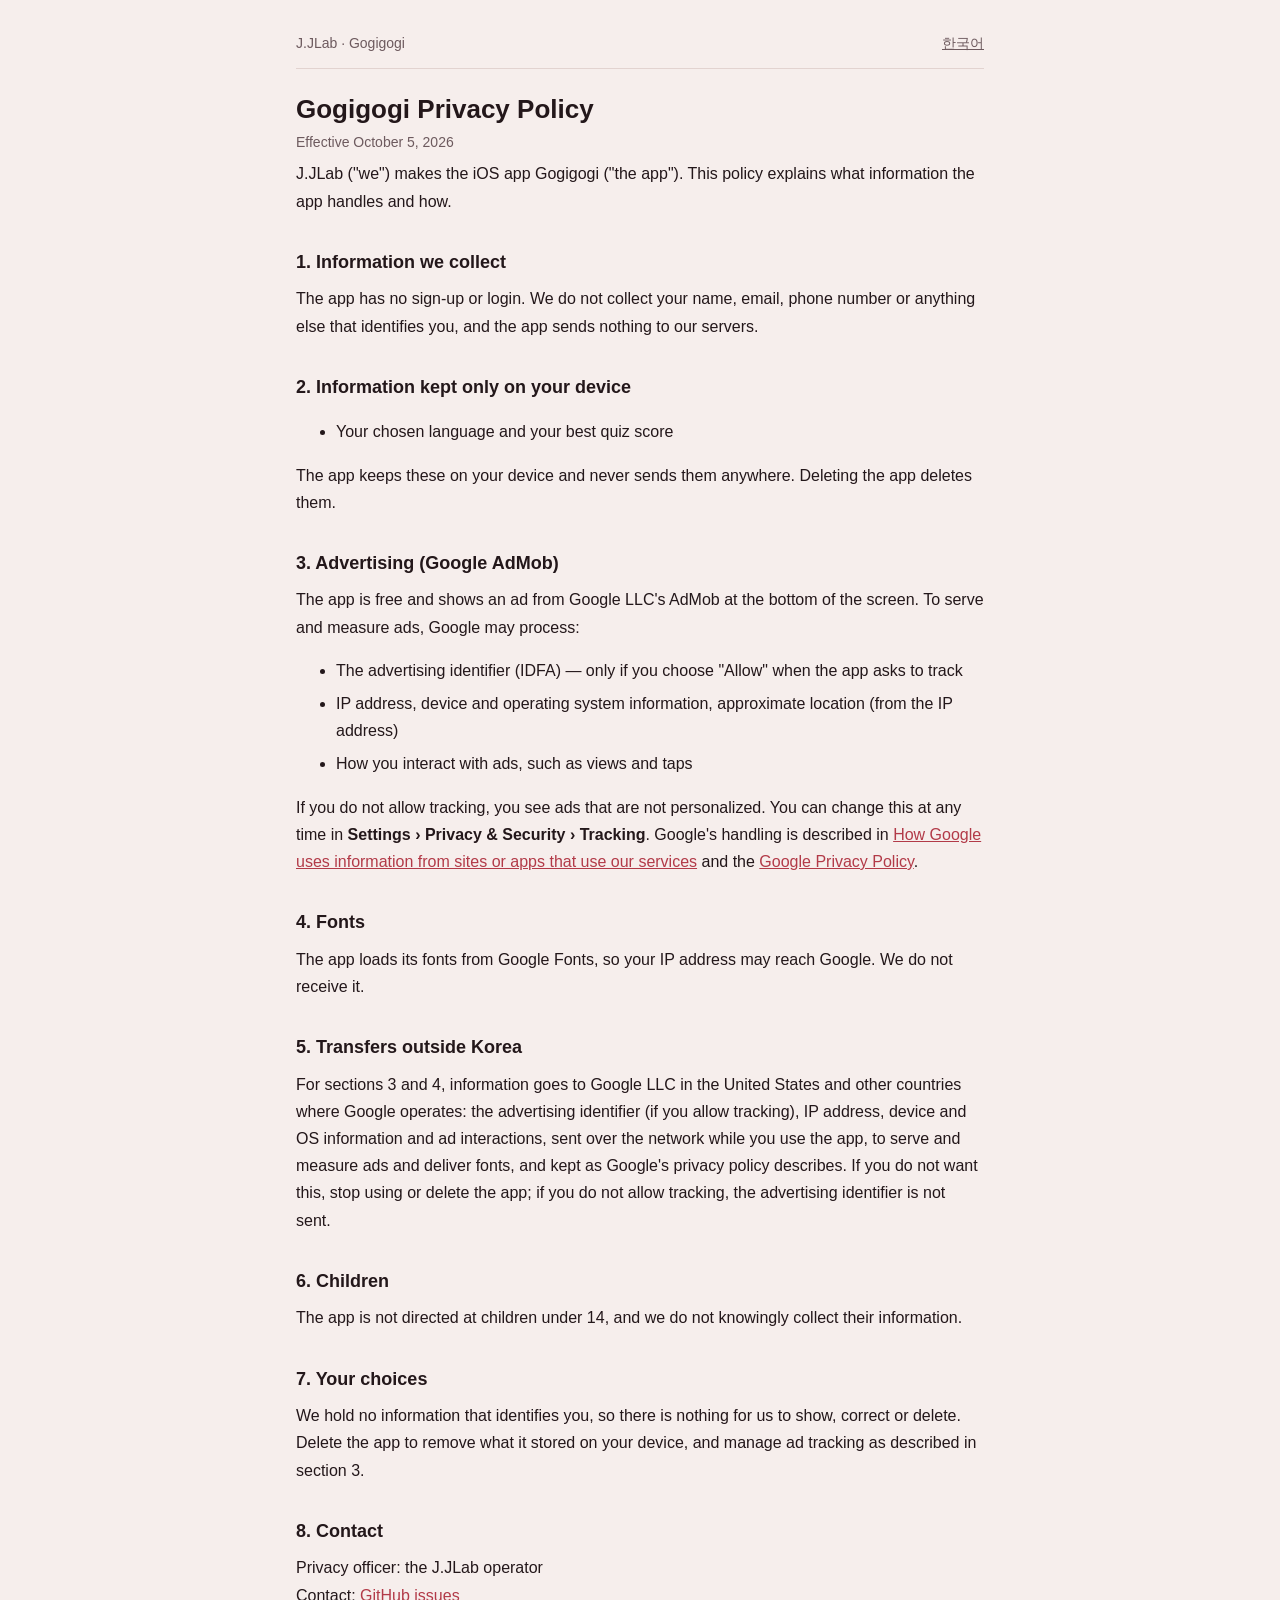
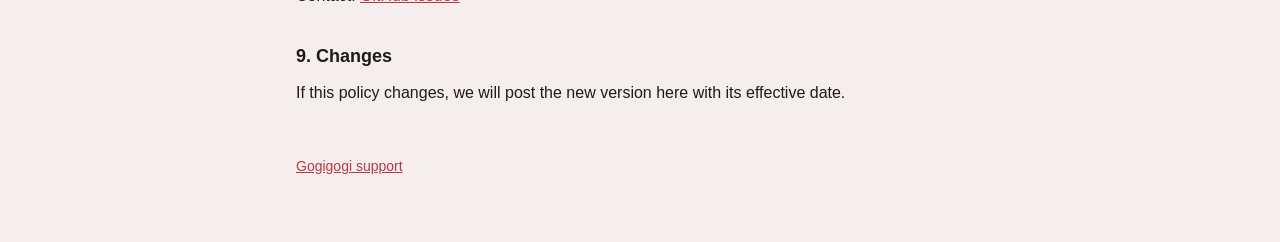
==== gogigogi/en/privacy/index.html @ 14a2d48d "Publish the Gogigogi privacy policy and support pages Co-Authored-By: Claude Opus 5.5 <noreply@anthr" ====
<!doctype html>
<html lang="en">
<head>
<meta charset="utf-8">
<meta name="viewport" content="width=device-width, initial-scale=1">
<title>Gogigogi Privacy Policy</title>
<link rel="stylesheet" href="../../../style.css">
</head>
<body>
<main>
<header>
  <p class="meta">J.JLab · Gogigogi</p>
  <a href="../../privacy/" hreflang="ko" lang="ko">한국어</a>
</header>
<h1>Gogigogi Privacy Policy</h1>
<p class="meta">Effective October 5, 2026</p>

<p>J.JLab ("we") makes the iOS app Gogigogi ("the app"). This policy explains what information the app handles and how.</p>

<h2>1. Information we collect</h2>
<p>The app has no sign-up or login. We do not collect your name, email, phone number or anything else that identifies you, and the app sends nothing to our servers.</p>

<h2>2. Information kept only on your device</h2>
<ul>
  <li>Your chosen language and your best quiz score</li>
</ul>
<p>The app keeps these on your device and never sends them anywhere. Deleting the app deletes them.</p>

<h2>3. Advertising (Google AdMob)</h2>
<p>The app is free and shows an ad from Google LLC's AdMob at the bottom of the screen. To serve and measure ads, Google may process:</p>
<ul>
  <li>The advertising identifier (IDFA) — only if you choose "Allow" when the app asks to track</li>
  <li>IP address, device and operating system information, approximate location (from the IP address)</li>
  <li>How you interact with ads, such as views and taps</li>
</ul>
<p>If you do not allow tracking, you see ads that are not personalized. You can change this at any time in <b>Settings › Privacy &amp; Security › Tracking</b>. Google's handling is described in <a href="https://policies.google.com/technologies/partner-sites">How Google uses information from sites or apps that use our services</a> and the <a href="https://policies.google.com/privacy">Google Privacy Policy</a>.</p>

<h2>4. Fonts</h2>
<p>The app loads its fonts from Google Fonts, so your IP address may reach Google. We do not receive it.</p>

<h2>5. Transfers outside Korea</h2>
<p>For sections 3 and 4, information goes to Google LLC in the United States and other countries where Google operates: the advertising identifier (if you allow tracking), IP address, device and OS information and ad interactions, sent over the network while you use the app, to serve and measure ads and deliver fonts, and kept as Google's privacy policy describes. If you do not want this, stop using or delete the app; if you do not allow tracking, the advertising identifier is not sent.</p>

<h2>6. Children</h2>
<p>The app is not directed at children under 14, and we do not knowingly collect their information.</p>

<h2>7. Your choices</h2>
<p>We hold no information that identifies you, so there is nothing for us to show, correct or delete. Delete the app to remove what it stored on your device, and manage ad tracking as described in section 3.</p>

<h2>8. Contact</h2>
<p>Privacy officer: the J.JLab operator<br>
Contact: <a href="https://github.com/J-JLab/J-JLab.github.io/issues">GitHub issues</a></p>

<h2>9. Changes</h2>
<p>If this policy changes, we will post the new version here with its effective date.</p>

<footer><a href="../support/">Gogigogi support</a></footer>
</main>
</body>
</html>
---- style.css ----
:root {
  --bg: #f6eeec;
  --ink: #23171a;
  --muted: #6d5a5e;
  --accent: #b23a48;
  --line: #e2d3d0;
  color-scheme: light dark;
}
@media (prefers-color-scheme: dark) {
  :root { --bg: #170e10; --ink: #f3e9e7; --muted: #b9a5a8; --accent: #ef7a86; --line: #3a2a2e; }
}
* { box-sizing: border-box; }
body {
  margin: 0;
  background: var(--bg);
  color: var(--ink);
  font: 16px/1.7 -apple-system, BlinkMacSystemFont, 'Apple SD Gothic Neo', 'Noto Sans KR', 'Segoe UI', sans-serif;
  word-break: keep-all;
  overflow-wrap: anywhere;
}
main { max-width: 720px; margin: 0 auto; padding: 32px 16px 64px; }
header { display: flex; justify-content: space-between; align-items: baseline; gap: 12px; border-bottom: 1px solid var(--line); padding-bottom: 12px; margin-bottom: 24px; }
header a { color: var(--muted); font-size: 14px; }
h1 { font-size: 26px; line-height: 1.3; margin: 0 0 4px; }
h2 { font-size: 18px; margin: 32px 0 8px; }
p, li { margin: 6px 0; }
a { color: var(--accent); }
.meta { color: var(--muted); font-size: 14px; margin: 0; }
table { width: 100%; border-collapse: collapse; font-size: 15px; }
th, td { text-align: left; vertical-align: top; border-top: 1px solid var(--line); padding: 8px 8px 8px 0; }
th { width: 30%; color: var(--muted); font-weight: 600; }
footer { margin-top: 48px; color: var(--muted); font-size: 14px; }
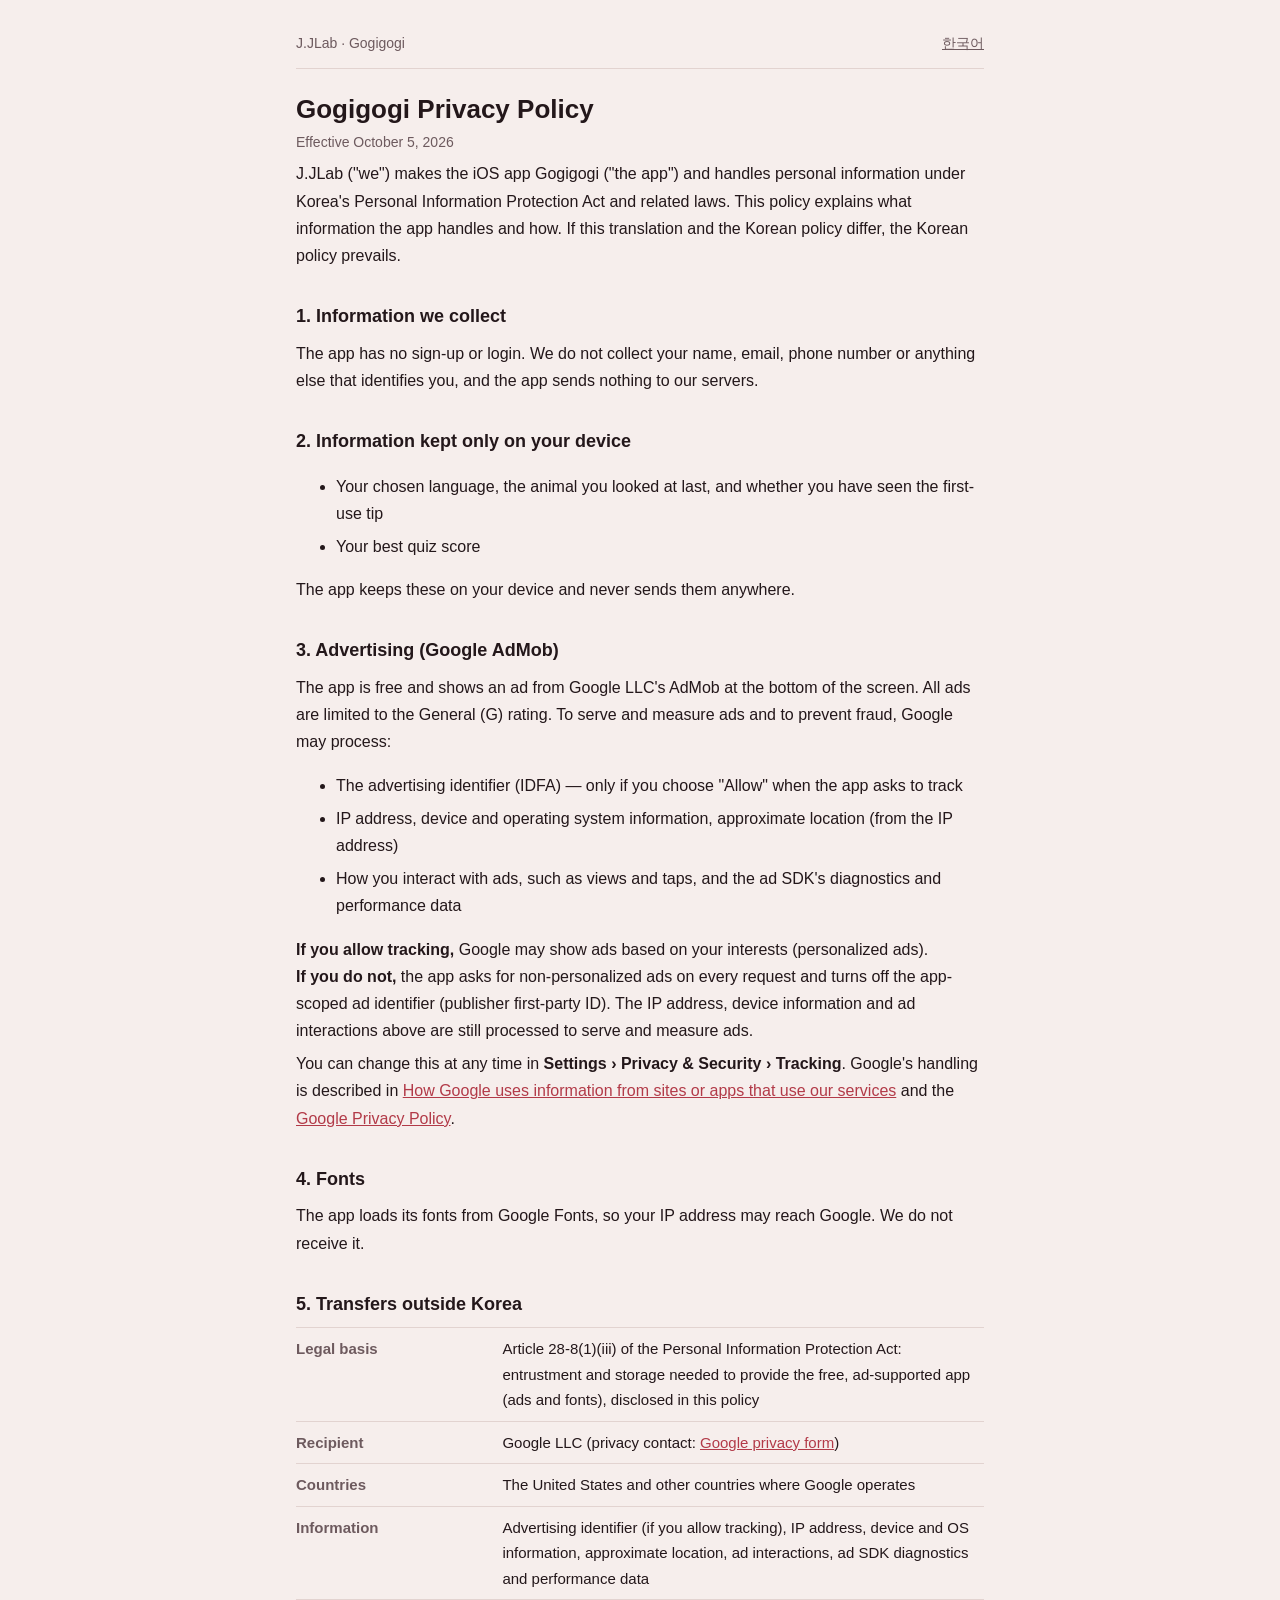
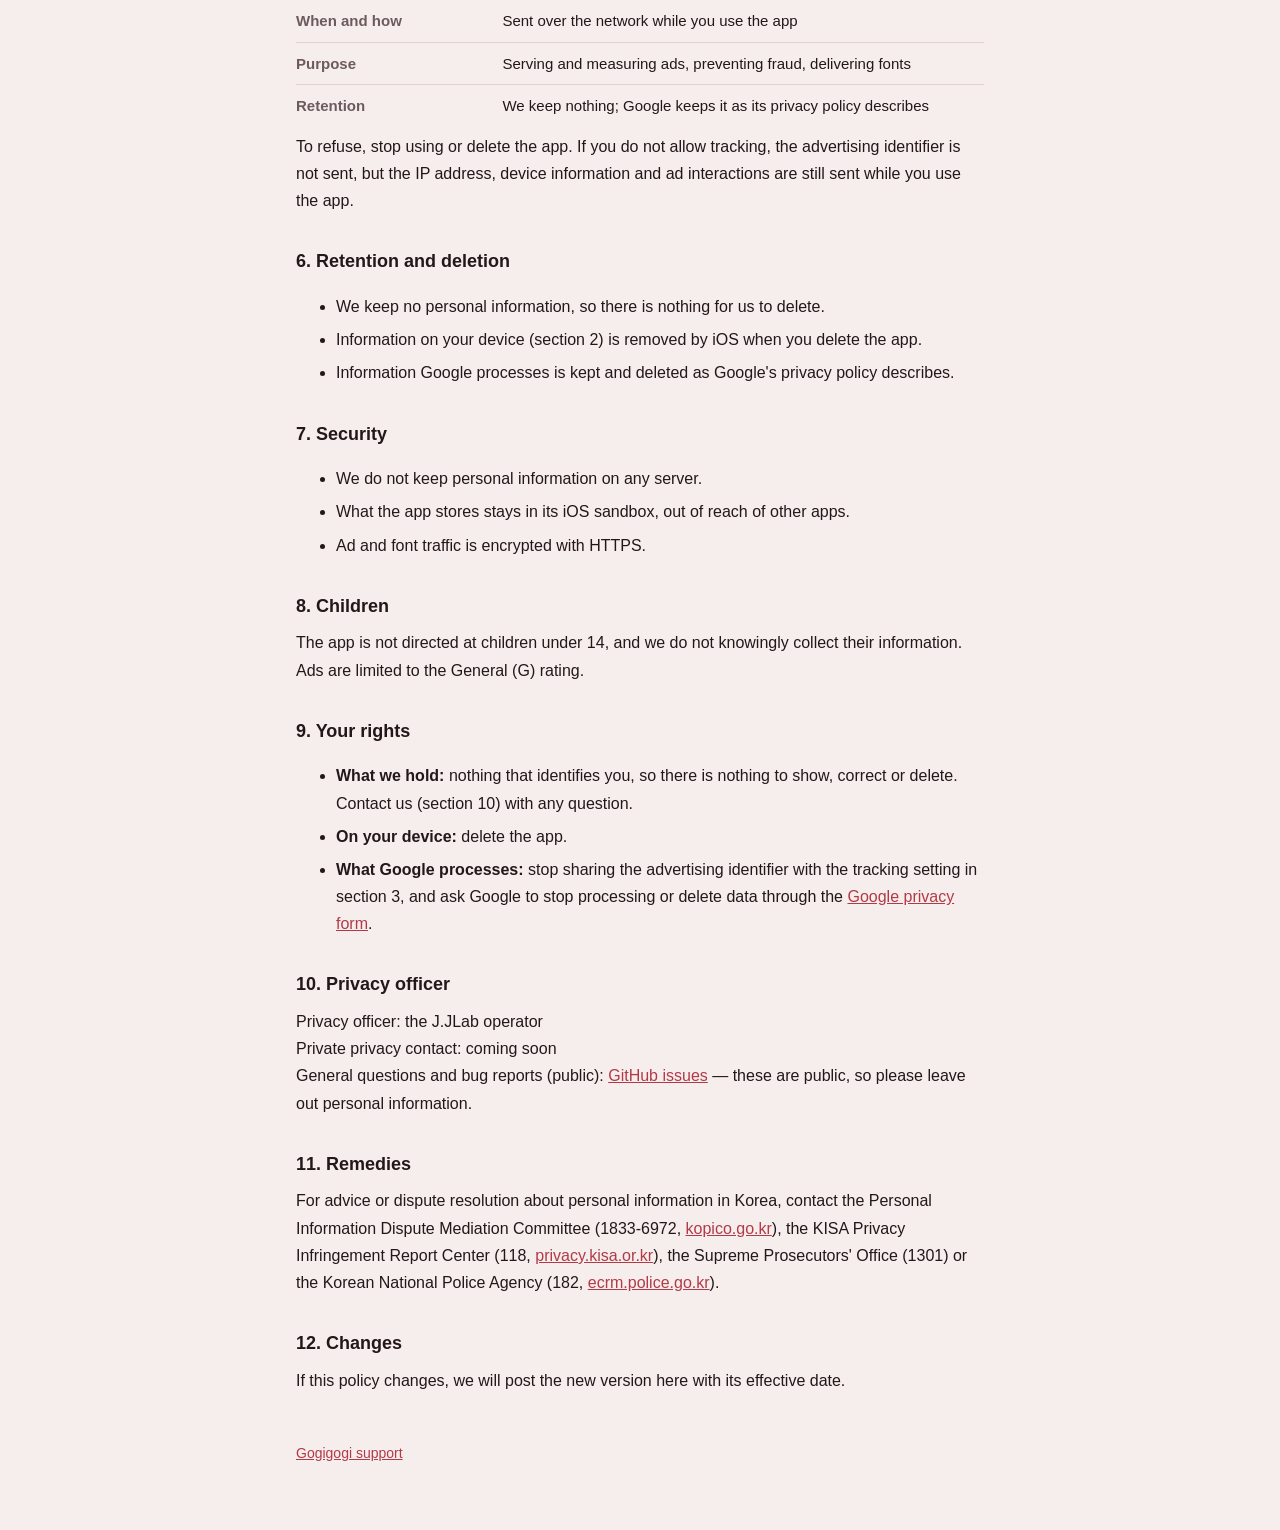
==== commit 7982fabb: "Bring the Gogigogi privacy policy in line with the app and the PIPA States what is non-personalized " ====
--- a/gogigogi/en/privacy/index.html
+++ b/gogigogi/en/privacy/index.html
@@ -15,43 +15,77 @@
 <h1>Gogigogi Privacy Policy</h1>
 <p class="meta">Effective October 5, 2026</p>
 
-<p>J.JLab ("we") makes the iOS app Gogigogi ("the app"). This policy explains what information the app handles and how.</p>
+<p>J.JLab ("we") makes the iOS app Gogigogi ("the app") and handles personal information under Korea's Personal Information Protection Act and related laws. This policy explains what information the app handles and how. If this translation and the Korean policy differ, the Korean policy prevails.</p>
 
 <h2>1. Information we collect</h2>
 <p>The app has no sign-up or login. We do not collect your name, email, phone number or anything else that identifies you, and the app sends nothing to our servers.</p>
 
 <h2>2. Information kept only on your device</h2>
 <ul>
-  <li>Your chosen language and your best quiz score</li>
+  <li>Your chosen language, the animal you looked at last, and whether you have seen the first-use tip</li>
+  <li>Your best quiz score</li>
 </ul>
-<p>The app keeps these on your device and never sends them anywhere. Deleting the app deletes them.</p>
+<p>The app keeps these on your device and never sends them anywhere.</p>
 
 <h2>3. Advertising (Google AdMob)</h2>
-<p>The app is free and shows an ad from Google LLC's AdMob at the bottom of the screen. To serve and measure ads, Google may process:</p>
+<p>The app is free and shows an ad from Google LLC's AdMob at the bottom of the screen. All ads are limited to the General (G) rating. To serve and measure ads and to prevent fraud, Google may process:</p>
 <ul>
   <li>The advertising identifier (IDFA) — only if you choose "Allow" when the app asks to track</li>
   <li>IP address, device and operating system information, approximate location (from the IP address)</li>
-  <li>How you interact with ads, such as views and taps</li>
+  <li>How you interact with ads, such as views and taps, and the ad SDK's diagnostics and performance data</li>
 </ul>
-<p>If you do not allow tracking, you see ads that are not personalized. You can change this at any time in <b>Settings › Privacy &amp; Security › Tracking</b>. Google's handling is described in <a href="https://policies.google.com/technologies/partner-sites">How Google uses information from sites or apps that use our services</a> and the <a href="https://policies.google.com/privacy">Google Privacy Policy</a>.</p>
+<p><b>If you allow tracking,</b> Google may show ads based on your interests (personalized ads).<br>
+<b>If you do not,</b> the app asks for non-personalized ads on every request and turns off the app-scoped ad identifier (publisher first-party ID). The IP address, device information and ad interactions above are still processed to serve and measure ads.</p>
+<p>You can change this at any time in <b>Settings › Privacy &amp; Security › Tracking</b>. Google's handling is described in <a href="https://policies.google.com/technologies/partner-sites">How Google uses information from sites or apps that use our services</a> and the <a href="https://policies.google.com/privacy">Google Privacy Policy</a>.</p>
 
 <h2>4. Fonts</h2>
 <p>The app loads its fonts from Google Fonts, so your IP address may reach Google. We do not receive it.</p>
 
 <h2>5. Transfers outside Korea</h2>
-<p>For sections 3 and 4, information goes to Google LLC in the United States and other countries where Google operates: the advertising identifier (if you allow tracking), IP address, device and OS information and ad interactions, sent over the network while you use the app, to serve and measure ads and deliver fonts, and kept as Google's privacy policy describes. If you do not want this, stop using or delete the app; if you do not allow tracking, the advertising identifier is not sent.</p>
+<table>
+  <tr><th>Legal basis</th><td>Article 28-8(1)(iii) of the Personal Information Protection Act: entrustment and storage needed to provide the free, ad-supported app (ads and fonts), disclosed in this policy</td></tr>
+  <tr><th>Recipient</th><td>Google LLC (privacy contact: <a href="https://support.google.com/policies/contact/general_privacy_form">Google privacy form</a>)</td></tr>
+  <tr><th>Countries</th><td>The United States and other countries where Google operates</td></tr>
+  <tr><th>Information</th><td>Advertising identifier (if you allow tracking), IP address, device and OS information, approximate location, ad interactions, ad SDK diagnostics and performance data</td></tr>
+  <tr><th>When and how</th><td>Sent over the network while you use the app</td></tr>
+  <tr><th>Purpose</th><td>Serving and measuring ads, preventing fraud, delivering fonts</td></tr>
+  <tr><th>Retention</th><td>We keep nothing; Google keeps it as its privacy policy describes</td></tr>
+</table>
+<p>To refuse, stop using or delete the app. If you do not allow tracking, the advertising identifier is not sent, but the IP address, device information and ad interactions are still sent while you use the app.</p>
 
-<h2>6. Children</h2>
-<p>The app is not directed at children under 14, and we do not knowingly collect their information.</p>
+<h2>6. Retention and deletion</h2>
+<ul>
+  <li>We keep no personal information, so there is nothing for us to delete.</li>
+  <li>Information on your device (section 2) is removed by iOS when you delete the app.</li>
+  <li>Information Google processes is kept and deleted as Google's privacy policy describes.</li>
+</ul>
 
-<h2>7. Your choices</h2>
-<p>We hold no information that identifies you, so there is nothing for us to show, correct or delete. Delete the app to remove what it stored on your device, and manage ad tracking as described in section 3.</p>
+<h2>7. Security</h2>
+<ul>
+  <li>We do not keep personal information on any server.</li>
+  <li>What the app stores stays in its iOS sandbox, out of reach of other apps.</li>
+  <li>Ad and font traffic is encrypted with HTTPS.</li>
+</ul>
 
-<h2>8. Contact</h2>
+<h2>8. Children</h2>
+<p>The app is not directed at children under 14, and we do not knowingly collect their information. Ads are limited to the General (G) rating.</p>
+
+<h2>9. Your rights</h2>
+<ul>
+  <li><b>What we hold:</b> nothing that identifies you, so there is nothing to show, correct or delete. Contact us (section 10) with any question.</li>
+  <li><b>On your device:</b> delete the app.</li>
+  <li><b>What Google processes:</b> stop sharing the advertising identifier with the tracking setting in section 3, and ask Google to stop processing or delete data through the <a href="https://support.google.com/policies/contact/general_privacy_form">Google privacy form</a>.</li>
+</ul>
+
+<h2>10. Privacy officer</h2>
 <p>Privacy officer: the J.JLab operator<br>
-Contact: <a href="https://github.com/J-JLab/J-JLab.github.io/issues">GitHub issues</a></p>
+Private privacy contact: coming soon<br>
+General questions and bug reports (public): <a href="https://github.com/J-JLab/J-JLab.github.io/issues">GitHub issues</a> — these are public, so please leave out personal information.</p>
 
-<h2>9. Changes</h2>
+<h2>11. Remedies</h2>
+<p>For advice or dispute resolution about personal information in Korea, contact the Personal Information Dispute Mediation Committee (1833-6972, <a href="https://www.kopico.go.kr">kopico.go.kr</a>), the KISA Privacy Infringement Report Center (118, <a href="https://privacy.kisa.or.kr">privacy.kisa.or.kr</a>), the Supreme Prosecutors' Office (1301) or the Korean National Police Agency (182, <a href="https://ecrm.police.go.kr">ecrm.police.go.kr</a>).</p>
+
+<h2>12. Changes</h2>
 <p>If this policy changes, we will post the new version here with its effective date.</p>
 
 <footer><a href="../support/">Gogigogi support</a></footer>
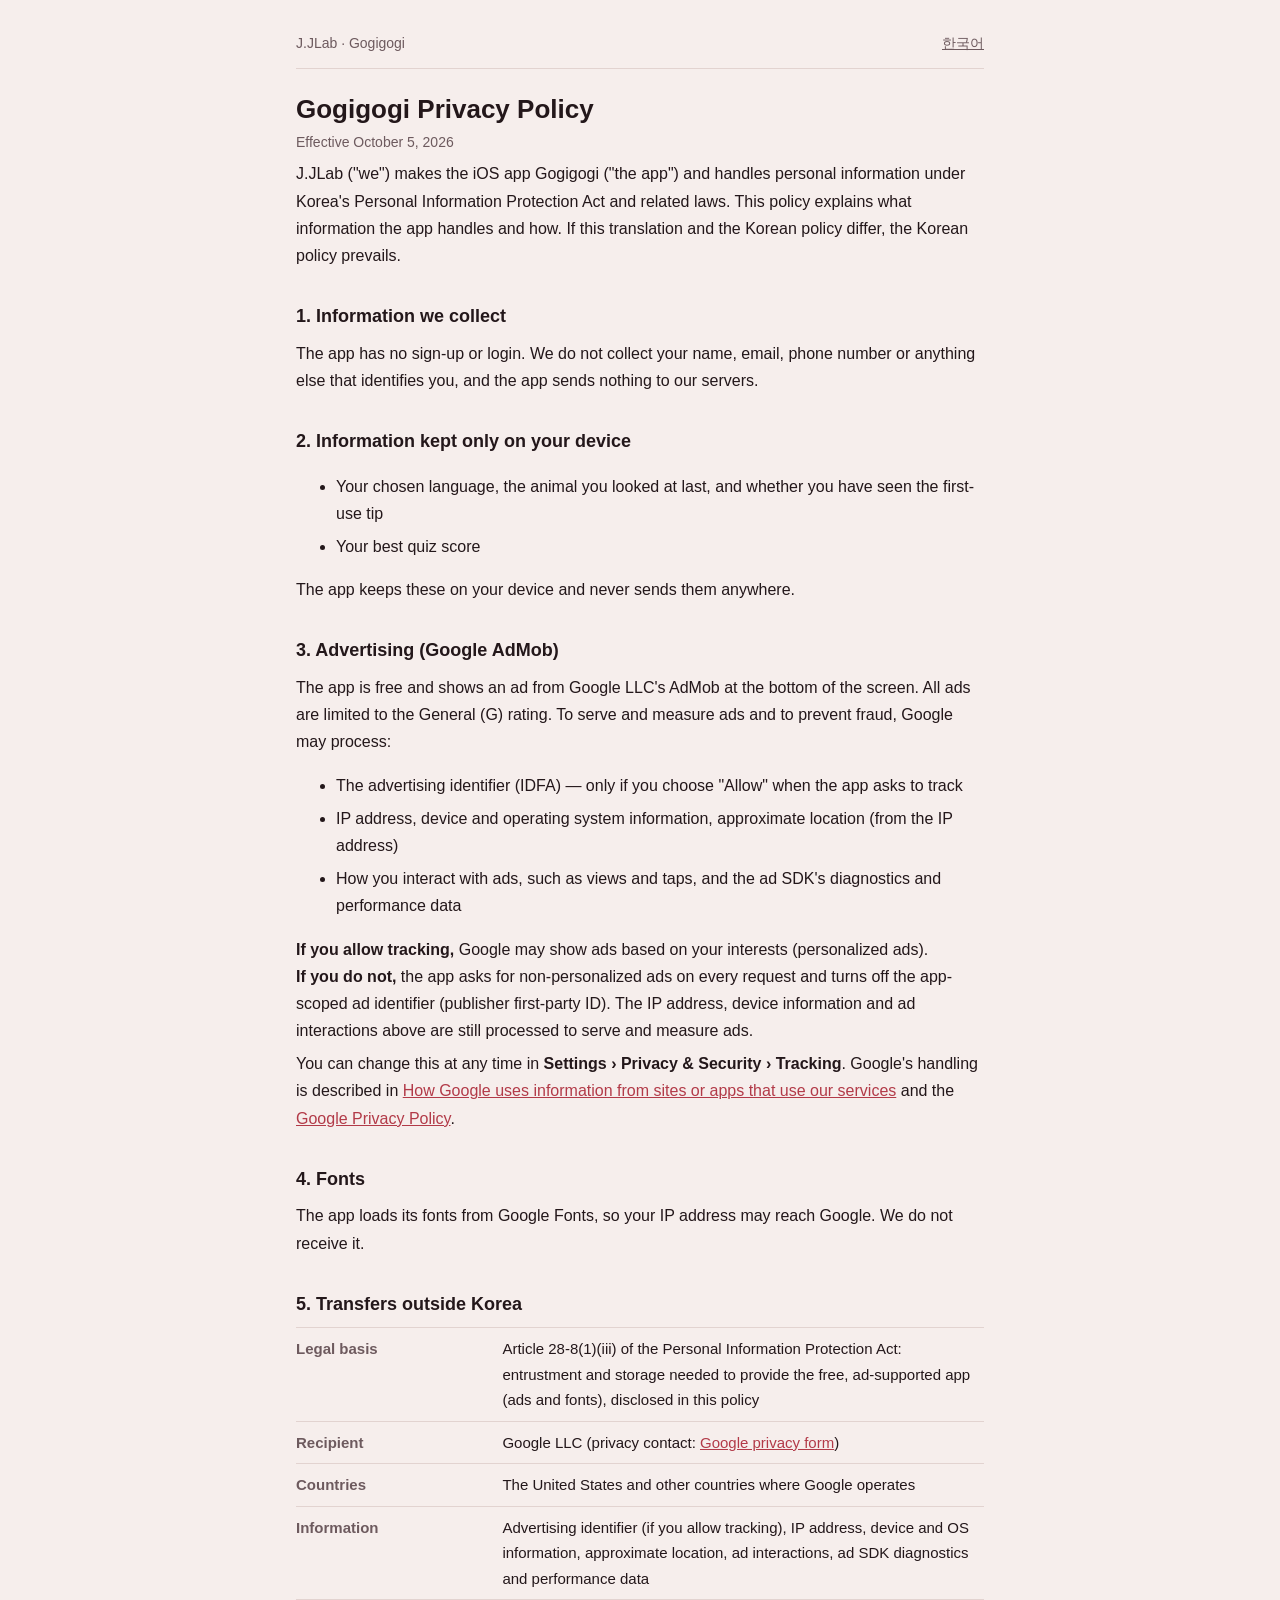
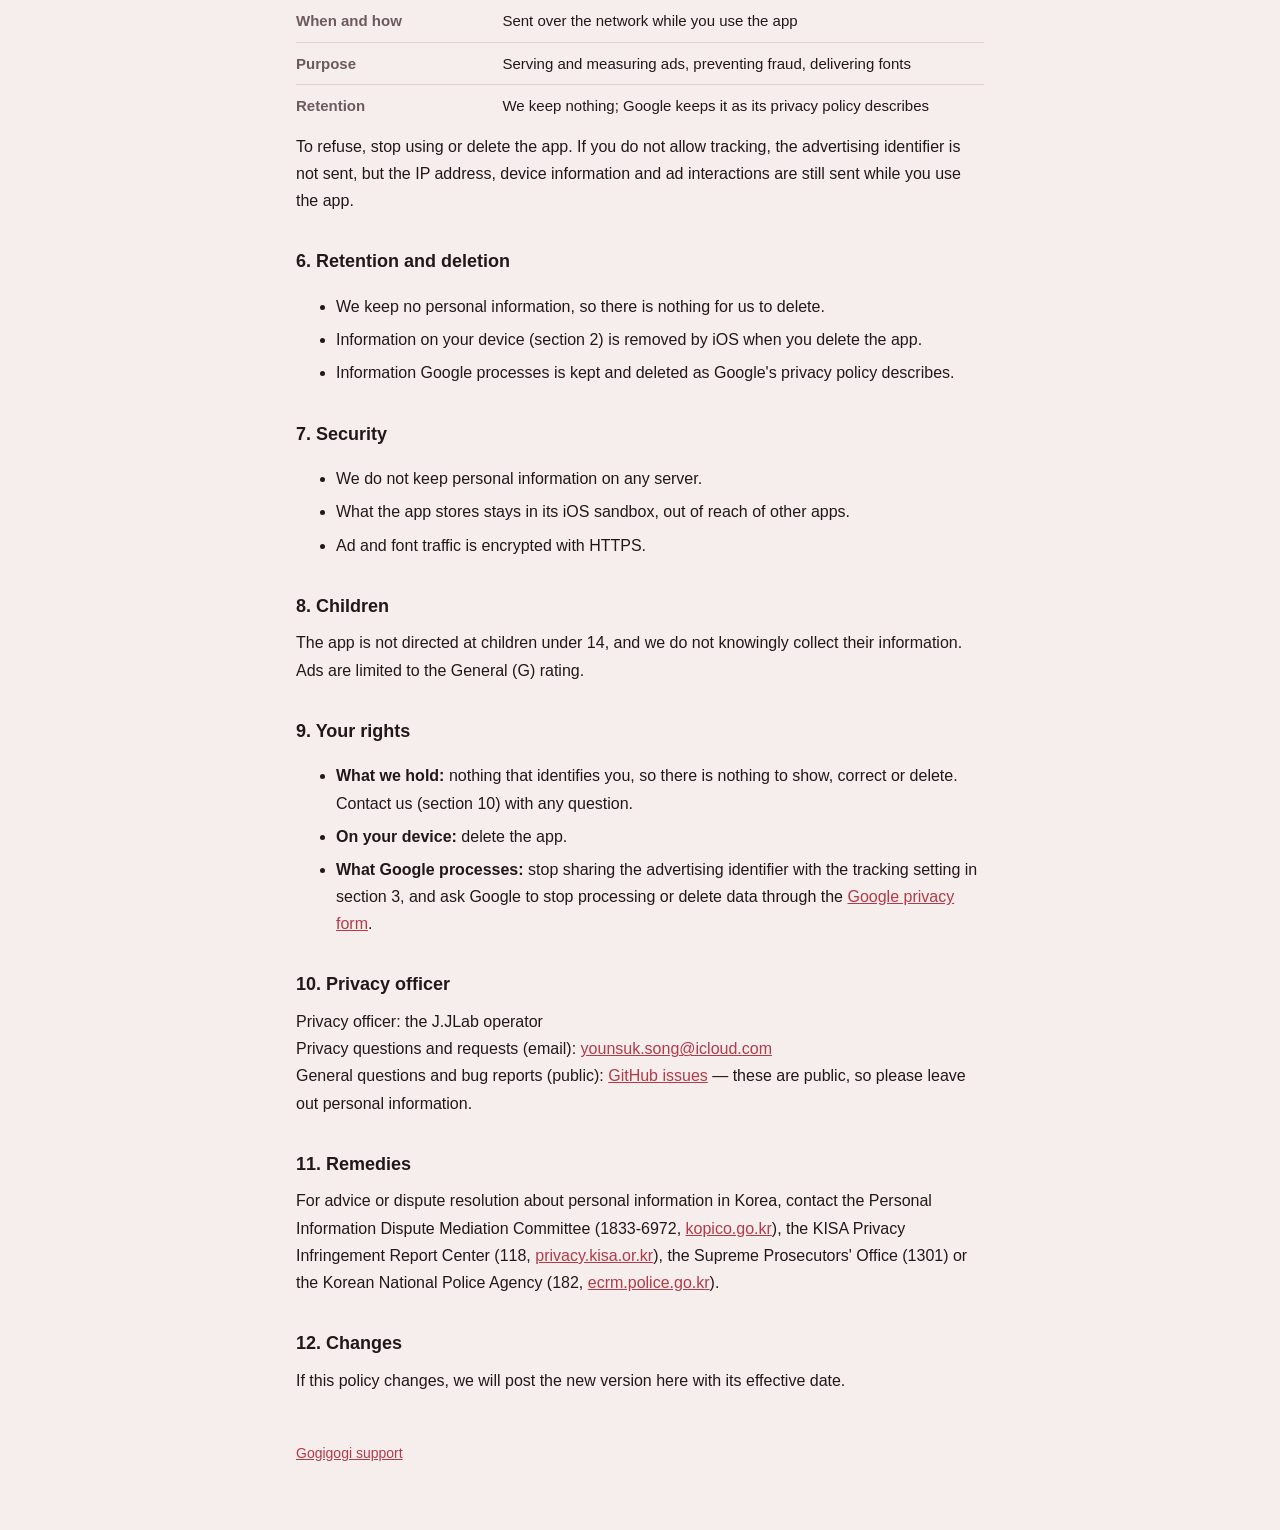
==== commit 1e425449: "Give the privacy officer's email in the Gogigogi privacy policy Co-Authored-By: Claude Opus 5.5 <nor" ====
--- a/gogigogi/en/privacy/index.html
+++ b/gogigogi/en/privacy/index.html
@@ -79,7 +79,7 @@
 
 <h2>10. Privacy officer</h2>
 <p>Privacy officer: the J.JLab operator<br>
-Private privacy contact: coming soon<br>
+Privacy questions and requests (email): <a href="mailto:younsuk.song@icloud.com">younsuk.song@icloud.com</a><br>
 General questions and bug reports (public): <a href="https://github.com/J-JLab/J-JLab.github.io/issues">GitHub issues</a> — these are public, so please leave out personal information.</p>
 
 <h2>11. Remedies</h2>
